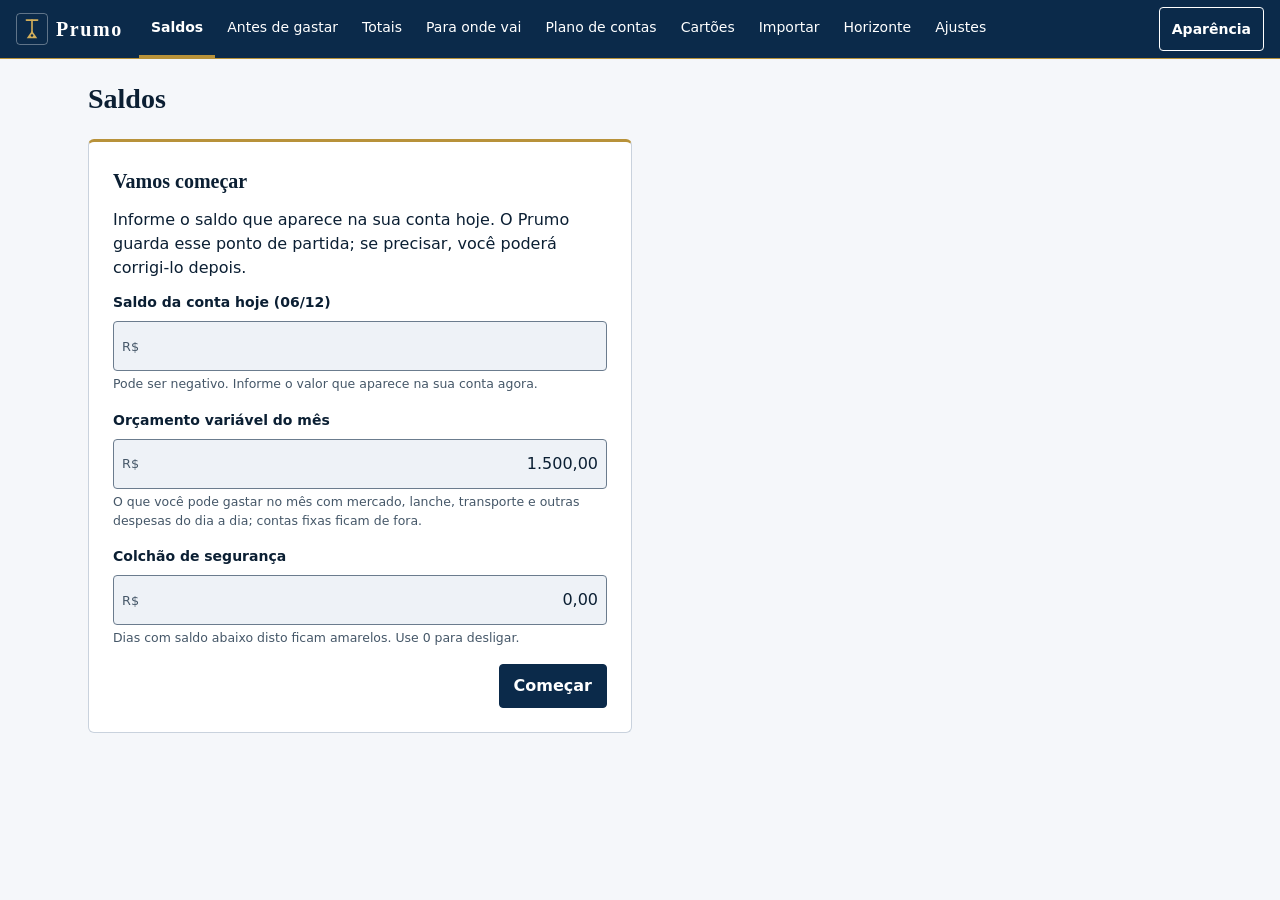
==== index.html @ d73c63d2 "Build 9899306" ====
<!doctype html>
<html lang="pt-BR">
  <head>
    <meta charset="UTF-8" />
    <script src="./tema-inicial.js"></script>
    <link rel="icon" type="image/svg+xml" href="./icon-prumo.svg" />
    <link rel="manifest" href="./manifest.webmanifest" />
    <meta name="viewport" content="width=device-width, initial-scale=1.0, viewport-fit=cover" />
    <meta name="theme-color" content="#0B2A4A" media="(prefers-color-scheme: light)" />
    <meta name="theme-color" content="#0B2A4A" media="(prefers-color-scheme: dark)" />
    <meta name="mobile-web-app-capable" content="yes" />
    <meta name="apple-mobile-web-app-title" content="Prumo" />
    <title>Prumo</title>
    <meta name="description" content="Controle financeiro com saldo projetado dia a dia e simulador de liberdade financeira." />
    <meta name="robots" content="noindex" />
    <script type="module" crossorigin src="./assets/index-_hQMn_sx.js"></script>
    <link rel="modulepreload" crossorigin href="./assets/jsx-runtime-G0LVwMXR.js">
    <link rel="modulepreload" crossorigin href="./assets/useControle-BZJQ-tud.js">
    <link rel="stylesheet" crossorigin href="./assets/index-DcgL6WhF.css">
  </head>
  <body>
    <div id="root"></div>
  </body>
</html>
---- assets/index-DcgL6WhF.css ----
:root{--lightningcss-light:initial;--lightningcss-dark: ;color-scheme:light;--bg:#f5f7fa;--surface:#fff;--surface-2:#eef2f7;--texto:#0b1f33;--muted:#455768;--borda:#c9d2dd;--borda-forte:#6b7c8e;--primaria:#0b2a4a;--on-primaria:#fff;--barra:#0b2a4a;--on-barra:#fff;--acento:#b8923a;--foco:#1a56db;--positivo:#0d6b3b;--negativo:#a31621;--atencao:#7a4b00;--info:#1b4f8a;--raio:.375rem;--raio-pequeno:.25rem;--espaco-1:.25rem;--espaco-2:.5rem;--espaco-3:.75rem;--espaco-4:1rem;--espaco-5:1.5rem;--espaco-6:2rem;--espaco-7:3rem;--fonte-xs:.75rem;--fonte-sm:.875rem;--fonte-base:1rem;--fonte-lg:1.125rem;--fonte-xl:1.25rem;--fonte-2xl:1.75rem;--fonte-texto:system-ui, -apple-system, BlinkMacSystemFont, "Segoe UI", sans-serif;--fonte-titulo:Georgia, "Times New Roman", serif;--surface2:var(--surface-2);--bg-grad:none;--hover:color-mix(in srgb, var(--texto) 7%, transparent);--c-base:var(--primaria);--on-base:var(--on-primaria);--c-pess:var(--negativo);--c-otim:var(--info);--c-sol:var(--atencao);--c-barco:var(--info);--c-aporte:var(--positivo);--ok:var(--positivo);--alerta:var(--negativo);--alerta-bg:color-mix(in srgb, var(--negativo) 10%, transparent);--sombra:none;--mov-entrada:var(--positivo);--mov-saida:var(--negativo);--mov-diario:var(--atencao);--mov-economia:var(--info)}@media (prefers-color-scheme:dark){:root:not([data-theme]){--lightningcss-light: ;--lightningcss-dark:initial;color-scheme:dark;--bg:#08121f;--surface:#0f1e30;--surface-2:#152840;--texto:#eaf0f7;--muted:#aebccb;--borda:#243a52;--borda-forte:#7c93ab;--primaria:#cfe0f5;--on-primaria:#08121f;--acento:#d2ae5a;--foco:#9cc2ff;--positivo:#5fd39a;--negativo:#ff8c93;--atencao:#f2c14e;--info:#8fbcef}}:root[data-theme=escuro]{--lightningcss-light: ;--lightningcss-dark:initial;color-scheme:dark;--bg:#08121f;--surface:#0f1e30;--surface-2:#152840;--texto:#eaf0f7;--muted:#aebccb;--borda:#243a52;--borda-forte:#7c93ab;--primaria:#cfe0f5;--on-primaria:#08121f;--acento:#d2ae5a;--foco:#9cc2ff;--positivo:#5fd39a;--negativo:#ff8c93;--atencao:#f2c14e;--info:#8fbcef}:root[data-theme=claro]{--lightningcss-light:initial;--lightningcss-dark: ;color-scheme:light}:root[data-texto="112.5"]{font-size:112.5%}:root[data-texto="125"]{font-size:125%}@media (prefers-contrast:more){:root,:root[data-theme=claro],:root[data-theme=escuro],:root:not([data-theme]){--muted:var(--texto);--borda:var(--texto);--borda-forte:var(--texto);--foco:var(--texto)}}*{box-sizing:border-box}html{-webkit-text-size-adjust:100%;scroll-behavior:smooth}body{background:var(--bg);min-height:100vh;color:var(--texto);font-family:var(--fonte-texto);font-size:var(--fonte-base);font-variant-numeric:tabular-nums;margin:0;line-height:1.5}h1,h2,h3,p{margin:0}h1,h2,h3{font-family:var(--fonte-titulo);font-weight:600}h1{font-size:var(--fonte-2xl)}h2{font-size:var(--fonte-xl)}th,.kpi-rotulo,.tile-rotulo,.total-rotulo{font-size:var(--fonte-xs);letter-spacing:.06em;text-transform:uppercase}button{font:inherit;color:inherit}input,select,textarea{max-width:100%}button,a,input,select,textarea,summary,label{touch-action:manipulation}:focus-visible{outline:3px solid var(--foco);outline-offset:2px}@media (prefers-reduced-motion:reduce){html{scroll-behavior:auto}*,:before,:after{scroll-behavior:auto!important;transition:none!important;animation:none!important}}@media (forced-colors:active){button,input,select,textarea,summary,dialog,[role=button]{forced-color-adjust:auto;border-color:canvastext}:focus-visible{outline:3px solid highlight}}.app{max-width:1400px;padding:clamp(var(--espaco-3), 2vw, var(--espaco-5)) clamp(var(--espaco-3), 2vw, var(--espaco-5)) var(--espaco-7);margin:0 auto}.pular-conteudo{top:var(--espaco-2);left:var(--espaco-2);z-index:30;background:var(--primaria);color:var(--on-primaria);border-radius:var(--raio-pequeno);border:1px solid;align-items:center;min-height:2.75rem;padding:.625rem .875rem;font-weight:700;display:flex;position:fixed;transform:translateY(-160%)}.pular-conteudo:focus-visible{transform:translateY(0)}.topo{gap:var(--espaco-4);margin-bottom:var(--espaco-4);padding-bottom:var(--espaco-4);border-bottom:1px solid var(--borda);flex-wrap:wrap;justify-content:space-between;align-items:center;display:flex}.marca{align-items:center;gap:12px;display:flex}.marca h1{letter-spacing:-.02em;font-size:1.7rem;line-height:1.1}.marca p{color:var(--muted);font-size:.95rem}.acoes{flex-wrap:wrap;gap:8px;display:flex}.btn{border:1px solid var(--borda-forte);border-radius:var(--raio-pequeno);cursor:pointer;background:0 0;justify-content:center;align-items:center;gap:.4375rem;min-height:2.75rem;padding:.5rem .875rem;transition:background .15s,border-color .15s;display:inline-flex}.btn:active{filter:brightness(.94)}.btn:hover{background:var(--surface-2);border-color:var(--borda-forte)}.btn.primario{background:var(--primaria);border-color:var(--primaria);color:var(--on-primaria);font-weight:600}.btn.primario:hover{filter:brightness(1.08)}.aviso-exemplo{background:var(--surface);border:1px dashed var(--borda);border-radius:var(--raio-pequeno);color:var(--muted);margin-bottom:16px;padding:10px 14px;font-size:.92rem}.aviso-sistema,.aviso-offline,.estado-calculo,.erro-calculo{border:1px solid var(--borda);border-radius:var(--raio-pequeno);justify-content:space-between;align-items:center;gap:12px;margin-bottom:14px;padding:10px 14px;display:flex}.aviso-sistema,.erro-calculo{background:var(--alerta-bg);border-color:var(--alerta)}.aviso-offline{background:var(--surface);border-color:var(--c-barco);color:var(--muted);justify-content:flex-start}.aviso-offline .icone-svg,.aviso-offline strong{color:var(--c-barco)}.estado-calculo{background:var(--surface);color:var(--muted);justify-content:flex-start;margin-bottom:0;font-size:.88rem}.spinner{border:2px solid var(--borda);border-top-color:var(--c-base);border-radius:50%;flex:none;width:18px;height:18px;animation:.8s linear infinite girar}@keyframes girar{to{transform:rotate(360deg)}}.aviso-exemplo strong{color:var(--c-sol)}.layout{grid-template-columns:340px minmax(0,1fr);align-items:start;gap:20px;display:grid}.resultados{flex-direction:column;gap:18px;min-width:0;scroll-margin-top:12px;display:flex}.painel{background:var(--surface);border:1px solid var(--borda);border-radius:var(--raio);max-height:calc(100vh - 24px);box-shadow:none;scrollbar-width:thin;padding:6px 14px 14px;scroll-margin-top:12px;position:sticky;top:12px;overflow-y:auto}.voltar-resultados{display:none}.modo-painel{border-bottom:1px solid var(--borda);flex-direction:column;gap:7px;padding:10px 0 12px;display:flex}.modo-painel-rotulo{color:var(--muted);letter-spacing:.04em;text-transform:uppercase;font-size:.78rem;font-weight:650}.modo-painel .seg{width:100%}.modo-painel .seg button{flex:1}.modo-painel p,.resumo-premissas-avancadas p{color:var(--muted);font-size:.78rem}.resumo-premissas-avancadas{border-bottom:1px solid var(--borda);align-items:flex-start;gap:9px;margin:8px 0;padding:10px 0;display:flex}.resumo-premissas-avancadas strong{color:var(--texto)}.secao{border-bottom:1px solid var(--borda);padding:4px 0}.secao:last-child{border-bottom:0}.secao summary{cursor:pointer;align-items:center;gap:8px;min-height:44px;padding:10px 0;font-weight:650;list-style:none;display:flex}.icone,.icone-svg{flex:none}.secao summary::-webkit-details-marker{display:none}.secao summary:after{content:"▾";color:var(--muted);margin-left:auto;transition:transform .15s}.secao:not([open]) summary:after{transform:rotate(-90deg)}.secao-corpo{flex-direction:column;gap:14px;padding:2px 0 14px;display:flex}.campo-topo{align-items:stretch;gap:var(--espaco-2);display:grid}.campo label{color:var(--texto);font-size:var(--fonte-sm);font-weight:600}.campo-entrada{background:var(--surface-2);border:1px solid var(--borda-forte);border-radius:var(--raio-pequeno);align-items:center;gap:4px;width:100%;padding:2px 8px;display:flex}.campo-entrada:focus-within{border-color:var(--foco)}.campo-entrada input{width:100%;min-width:0;color:var(--texto);font:inherit;text-align:right;background:0 0;border:0;min-height:44px;padding:8px 0}.campo-entrada input:focus{outline:none}.afixo{color:var(--muted);white-space:nowrap;font-size:.8rem}.texto{background:var(--surface-2);border:1px solid var(--borda-forte);border-radius:var(--raio-pequeno);color:var(--texto);font:inherit;width:100%;min-height:44px;padding:6px 10px}.slider{width:100%;height:44px;accent-color:var(--c-base);margin:2px 0 0}.ajuda{color:var(--muted);margin-top:4px;font-size:.78rem}.erro-campo{color:var(--negativo);font-size:var(--fonte-xs);margin-top:4px}.campo-entrada:has(input[aria-invalid=true]){border-color:var(--negativo)}.destaque-num{background:var(--surface-2);border-left:3px solid var(--c-sol);border-radius:var(--raio-pequeno);padding:10px 12px;font-size:.92rem}.destaque-num strong{color:var(--c-sol);font-size:1.1rem}.destaque-num span{color:var(--muted);font-size:.8rem}.estrategia-nota{color:var(--muted);background:var(--surface-2);border:1px solid var(--borda);border-radius:var(--raio-pequeno);align-items:flex-start;gap:9px;padding:10px 12px;font-size:.8rem;line-height:1.5;display:flex}.estrategia-nota .icone-svg{color:var(--c-base);margin-top:1px}.reserva-status{border:1px solid var(--borda);border-radius:var(--raio-pequeno);background:var(--surface-2);gap:7px;padding:10px 12px;display:grid}.reserva-status>div:first-child{color:var(--muted);justify-content:space-between;align-items:baseline;gap:12px;font-size:.8rem;display:flex}.reserva-status strong{color:var(--texto);font-size:.95rem}.reserva-status p{color:var(--muted);font-size:.78rem}.cenario{border-left:3px solid var(--borda);flex-direction:column;gap:10px;padding-left:10px;display:flex}.cen-pessimista{border-color:var(--c-pess)}.cen-base{border-color:var(--c-base)}.cen-otimista{border-color:var(--c-otim)}.extra{background:var(--surface-2);border-radius:var(--raio-pequeno);flex-direction:column;gap:10px;padding:10px;display:flex}.fase-card{background:var(--surface-2);border:1px solid var(--borda);border-left:3px solid var(--c-base);border-radius:var(--raio-pequeno);flex-direction:column;gap:10px;padding:12px;display:flex}.fase-despesa{border-left-color:var(--c-pess)}.fase-resumo{justify-content:space-between;align-items:baseline;gap:8px;font-size:.82rem;display:flex}.fase-resumo span,.estado-vazio{color:var(--muted)}.estado-vazio{border:1px dashed var(--borda);border-radius:var(--raio-pequeno);padding:10px 12px;font-size:.84rem;line-height:1.5}.link-perigo{color:var(--alerta);cursor:pointer;background:0 0;border:0;align-self:flex-start;min-height:44px;padding:8px 0;font-size:.85rem;text-decoration:underline}.interruptor{cursor:pointer;align-items:center;gap:10px;min-height:44px;font-size:.9rem;display:flex}.interruptor input{opacity:0;position:absolute}.trilho{background:var(--borda);border-radius:999px;flex:none;width:38px;height:22px;transition:background .15s;position:relative}.trilho:after{content:"";background:var(--on-primaria);border-radius:50%;width:16px;height:16px;transition:transform .15s;position:absolute;top:3px;left:3px}.interruptor input:checked+.trilho{background:var(--c-base)}.interruptor input:checked+.trilho:after{transform:translate(16px)}.interruptor input:focus-visible+.trilho{outline:2px solid var(--c-base);outline-offset:2px}.seg{background:var(--surface-2);border:1px solid var(--borda);border-radius:var(--raio-pequeno);flex-wrap:wrap;gap:2px;padding:3px;display:inline-flex}.seg button{border-radius:var(--raio-pequeno);cursor:pointer;color:var(--muted);background:0 0;border:0;min-height:44px;padding:6px 12px;font-size:.86rem}.seg button.on{background:var(--c-base);color:var(--on-base);font-weight:600}.visao{flex-wrap:wrap;gap:10px;display:flex}.cartao{background:var(--surface);border:1px solid var(--borda);border-top:3px solid var(--acento);border-radius:var(--raio);box-shadow:none;padding:16px}.diagnostico{border-top:4px solid var(--atencao);flex-direction:column;gap:18px;display:flex}.diagnostico.diag-saudavel{border-top-color:var(--ok)}.diagnostico.diag-critico{border-top-color:var(--alerta)}.diagnostico-topo{justify-content:space-between;align-items:flex-start;gap:18px;display:flex}.diagnostico-topo>div{flex-direction:column;gap:5px;display:flex}.diagnostico-topo h2{letter-spacing:-.02em;font-size:clamp(1.25rem,2.5vw,1.65rem)}.diagnostico-topo p:not(.sobretitulo),.recomendacoes-cabecalho p,.comparacao-corpo>p{color:var(--muted);font-size:.86rem}.sobretitulo{color:var(--c-base);letter-spacing:.06em;text-transform:uppercase;align-items:center;gap:7px;font-size:.78rem;font-weight:700;display:flex}.selo-diagnostico{color:var(--atencao);border:1px solid;border-radius:999px;flex:none;padding:6px 10px;font-size:.78rem;font-weight:700}.diagnostico-calculando{color:var(--muted);align-items:center;gap:8px;display:flex}.detalhes-sob-demanda{min-height:120px}.diag-saudavel .selo-diagnostico{color:var(--ok)}.diag-critico .selo-diagnostico{color:var(--alerta)}.checklist-plano{grid-template-columns:repeat(2,minmax(0,1fr));gap:8px 16px;margin:0;padding:0;list-style:none;display:grid}.checklist-plano li{color:var(--muted);align-items:flex-start;gap:8px;font-size:.86rem;display:flex}.checklist-plano li.ok .icone-svg{color:var(--ok)}.checklist-plano li.falha .icone-svg{color:var(--alerta)}.recomendacoes{border-top:1px solid var(--borda);flex-direction:column;gap:12px;padding-top:16px;display:flex}.recomendacoes-cabecalho{justify-content:space-between;align-items:baseline;gap:16px;display:flex}.recomendacoes-cabecalho h3{font-size:1rem}.recomendacoes-grade{grid-template-columns:repeat(auto-fit,minmax(220px,1fr));gap:10px;display:grid}.recomendacao{background:var(--surface-2);border:1px solid var(--borda);border-radius:var(--raio-pequeno);flex-direction:column;align-items:flex-start;gap:8px;min-width:0;padding:13px;display:flex}.recomendacao-tipo{color:var(--muted);letter-spacing:.04em;text-transform:uppercase;font-size:.75rem;font-weight:650}.recomendacao>strong{font-size:1.1rem}.recomendacao p{color:var(--muted);flex:1;font-size:.8rem}.recomendacao .btn{width:100%;font-size:.82rem}.recomendacao-acoes{flex-direction:column;gap:8px;width:100%;display:flex}.comparacao{border-top:1px solid var(--borda);padding-top:6px}.comparacao summary{cursor:pointer;align-items:center;gap:8px;min-height:44px;font-weight:650;display:flex}.comparacao-corpo{flex-direction:column;gap:12px;padding-top:4px;display:flex}.comparacao-acoes{flex-wrap:wrap;gap:8px;display:flex}.comparacao-tabela{border:1px solid var(--borda);border-radius:var(--raio-pequeno);flex-direction:column;display:flex;overflow:hidden}.comparacao-linha{border-top:1px solid var(--borda);grid-template-columns:minmax(150px,1.3fr) repeat(2,minmax(110px,.8fr));gap:10px;padding:9px 11px;font-size:.82rem;display:grid}.comparacao-linha:first-child{border-top:0}.comparacao-linha.cabecalho{color:var(--muted);background:var(--surface-2);font-size:.75rem;font-weight:650}.comparacao-linha strong{text-align:right}.kpis{grid-template-columns:repeat(auto-fit,minmax(220px,1fr));gap:12px;display:grid}.kpi{background:var(--surface);border:1px solid var(--borda);border-top:3px solid var(--acento);border-radius:var(--raio);box-shadow:none;flex-direction:column;gap:4px;padding:14px 16px;display:flex}.kpi-rotulo{color:var(--muted);align-items:center;gap:6px;font-size:.82rem;display:flex}.kpi-valor{letter-spacing:-.02em;font-size:1.55rem;line-height:1.15}.kpi-sub{color:var(--muted);font-size:.78rem}.kpi.ok .kpi-valor{color:var(--ok)}.kpi.atencao .kpi-valor{color:var(--atencao)}.kpi.alerta .kpi-valor{color:var(--alerta)}.marcos-secao{gap:var(--espaco-4);display:grid}.marcos-cabecalho{justify-content:space-between;align-items:flex-start;gap:var(--espaco-4);display:flex}.marcos-cabecalho>div{gap:var(--espaco-1);display:grid}.marcos-cabecalho p,.marcos-vazio,.editor-marcos-ajuda,.editor-marcos-vazio{color:var(--muted);font-size:var(--fonte-sm)}.marcos-grade{gap:var(--espaco-3);grid-template-columns:repeat(auto-fit,minmax(240px,1fr));display:grid}.marco-cartao{min-width:0;padding:var(--espaco-4);background:var(--surface-2);border:1px solid var(--borda);border-radius:var(--raio-pequeno)}.marco-cartao h3{margin-bottom:var(--espaco-3);font-size:var(--fonte-lg)}.marco-cartao ul{gap:var(--espaco-2);margin:0;padding:0;list-style:none;display:grid}.marco-cartao li{min-width:0;padding-left:var(--espaco-3);border-left:3px solid var(--borda-forte);gap:2px;display:grid}.marco-cartao li span{color:var(--muted);font-size:var(--fonte-xs);letter-spacing:.04em;text-transform:uppercase;font-weight:650}.marco-cartao li strong{overflow-wrap:anywhere;font-size:var(--fonte-sm)}.aviso-marcos{padding:var(--espaco-3);background:var(--atencao-bg);border:1px solid var(--atencao);border-radius:var(--raio-pequeno);font-size:var(--fonte-sm)}.editor-marcos-lista{gap:var(--espaco-3);display:grid}.editor-marco-linha{align-items:end;gap:var(--espaco-3);padding-bottom:var(--espaco-3);border-bottom:1px solid var(--borda);grid-template-columns:minmax(0,1fr) auto;display:grid}.editor-marco-campo{gap:var(--espaco-2);min-width:0;display:grid}.editor-marco-campo label{font-size:var(--fonte-sm);font-weight:600}.editor-marco-entrada{align-items:center;gap:var(--espaco-2);min-width:0;padding:0 var(--espaco-3);background:var(--surface-2);border:1px solid var(--borda-forte);border-radius:var(--raio-pequeno);display:flex}.editor-marco-entrada:focus-within{border-color:var(--foco)}.editor-marco-entrada:has(input[aria-invalid=true]){border-color:var(--negativo)}.editor-marco-entrada span{color:var(--muted);font-size:var(--fonte-sm)}.editor-marco-entrada input{width:100%;min-width:0;min-height:44px;padding:var(--espaco-2) 0;color:var(--texto);font:inherit;text-align:right;background:0 0;border:0}.editor-marco-entrada input:focus{outline:none}.editor-marcos-acoes{justify-content:flex-end;gap:var(--espaco-2);padding-top:var(--espaco-2);border-top:1px solid var(--borda);flex-wrap:wrap;display:flex}.editor-marcos .btn:disabled{cursor:not-allowed;opacity:.5}.metas{grid-template-columns:repeat(auto-fit,minmax(300px,1fr));gap:12px;display:grid}.meta{flex-direction:column;gap:8px;display:flex}.meta h3{align-items:center;gap:7px;font-size:1rem;display:flex}.meta-num{letter-spacing:-.02em;color:var(--c-sol);font-size:2rem;font-weight:700}.meta-legenda{color:var(--muted);font-size:.82rem}.destaque-probabilidade{background:var(--surface-2);border-radius:var(--raio-pequeno);padding:8px 10px}.destaque-probabilidade strong{color:var(--texto)}.barra{background:var(--surface-2);border-radius:999px;height:10px;overflow:hidden}.barra span{background:var(--primaria);border-radius:999px;height:100%;display:block}.chips{flex-wrap:wrap;gap:8px;margin:4px 0 0;padding:0;list-style:none;display:flex}.chip{border:1px solid var(--borda);border-radius:var(--raio-pequeno);color:var(--muted);border-left-width:4px;flex-direction:column;padding:6px 10px;font-size:.78rem;display:flex}.chip b{color:var(--texto);font-size:.88rem}.alerta-metas{background:var(--alerta-bg);border:1px solid var(--alerta);border-radius:var(--raio);grid-template-columns:minmax(220px,.7fr) minmax(280px,1.3fr);gap:16px;padding:14px 16px;display:grid}.alerta-metas h3{font-size:1rem}.alerta-metas p,.alerta-metas li{color:var(--muted);font-size:.84rem}.alerta-metas ul{margin:0;padding-left:20px}.alerta-metas strong{color:var(--texto)}.grafico header{margin-bottom:10px}.grafico h3{font-size:1.05rem}.grafico header p{color:var(--muted);margin-top:2px;font-size:.84rem}.alt-grande{height:380px}.alt-medio{height:320px}.alt-pequeno{height:230px}.carregando-wrap{position:relative}.carregando-detalhes{min-height:320px;color:var(--muted);background:var(--surface);border:1px solid var(--borda);border-radius:var(--raio);place-items:center;display:grid}.calculando{z-index:2;background:var(--surface-2);border:1px solid var(--borda);color:var(--muted);border-radius:999px;padding:2px 10px;font-size:.75rem;position:absolute;top:0;right:8px}.legenda{color:var(--muted);flex-wrap:wrap;gap:14px;margin:8px 0 0;padding:0;font-size:.82rem;list-style:none;display:flex}.legenda li{align-items:center;gap:6px;display:flex}.bolinha{border-radius:50%;flex:none;width:10px;height:10px;display:inline-block}.tip{background:var(--surface);border:1px solid var(--borda);border-radius:var(--raio-pequeno);box-shadow:none;flex-direction:column;gap:4px;min-width:190px;padding:10px 12px;font-size:.82rem;display:flex}.tip-linha{align-items:center;gap:6px;display:flex}.tip-linha b{margin-left:auto;padding-left:12px}.tip em{color:var(--muted);font-size:.72rem}.tabela summary{cursor:pointer;align-items:center;min-height:44px;font-weight:650;display:flex}.tabela-barra{flex-wrap:wrap;justify-content:space-between;align-items:center;gap:10px;margin:12px 0 4px;display:flex}.tabela-rolagem{border:1px solid var(--borda);border-radius:var(--raio-pequeno);max-height:420px;margin-top:8px;overflow:auto}table{border-collapse:collapse;font-variant-numeric:tabular-nums;width:100%;font-size:.84rem}th,td{text-align:right;white-space:nowrap;padding:7px 10px}th:first-child,td:first-child,th:nth-child(2),td:nth-child(2){text-align:left}thead th{background:var(--surface-2);color:var(--muted);font-weight:600;position:sticky;top:0}tbody tr:nth-child(2n){background:var(--hover)}tr.marca td{color:var(--c-sol);font-weight:650}.rodape{color:var(--muted);border-top:1px solid var(--borda);flex-direction:column;gap:6px;margin-top:28px;padding-top:16px;font-size:.8rem;display:flex}.selo-validacao-textos{width:fit-content;max-width:100%;color:var(--texto);background:var(--surface-2);border-radius:var(--raio-pequeno);font-size:var(--fonte-sm);overflow-wrap:anywhere;border:1px solid;padding:4px 8px;font-weight:650;line-height:1.4;display:inline-flex}.linha-icone{align-items:center;gap:6px;display:flex}.sr-only{clip:rect(0, 0, 0, 0)!important;white-space:nowrap!important;border:0!important;width:1px!important;height:1px!important;margin:-1px!important;padding:0!important;position:absolute!important;overflow:hidden!important}@media (width<=960px){.layout{grid-template-columns:1fr}.painel{max-height:none;position:static}.voltar-resultados{z-index:20;box-shadow:none;justify-content:center;margin:2px 0 6px;text-decoration:none;display:flex;position:sticky;top:8px}.alt-grande{height:320px}}@media (width<=520px){.app{padding:14px 12px 40px}.kpi-valor{font-size:1.35rem}.kpis,.metas,.marcos-grade{grid-template-columns:minmax(0,1fr)}.marcos-cabecalho{flex-direction:column}.marcos-cabecalho .btn{width:100%}.editor-marco-linha{grid-template-columns:minmax(0,1fr)}.editor-marco-linha>.btn{width:100%}.alerta-metas{grid-template-columns:1fr}.diagnostico-topo,.recomendacoes-cabecalho{flex-direction:column;align-items:flex-start}.checklist-plano{grid-template-columns:1fr}.comparacao-tabela{overflow-x:auto}.comparacao-linha{min-width:480px}.campo-topo{flex-wrap:wrap;align-items:flex-start}.campo-entrada,.texto{margin-left:auto}.fase-resumo{flex-direction:column;align-items:flex-start}.campo-entrada input,.texto{font-size:1rem}.aviso-sistema,.erro-calculo{flex-direction:column;align-items:stretch}.alt-grande,.alt-medio{height:280px}}@media (prefers-reduced-motion:reduce){html{scroll-behavior:auto}*{transition:none!important;animation:none!important}}.escala{color:var(--muted);cursor:pointer;accent-color:var(--c-base);align-items:center;gap:6px;min-height:44px;margin-bottom:6px;font-size:.8rem;display:inline-flex}.ir-premissas{display:none}@media (width<=960px){.resultados{order:-1}.ir-premissas{display:inline-flex}}:root{--altura-menu:3.625rem}.prumo-shell{min-width:0;min-height:100vh}.barra-superior{z-index:20;color:var(--on-barra);background:var(--barra);border-bottom:1px solid var(--acento);padding-top:env(safe-area-inset-top,0px);position:sticky;top:0}.barra-superior-interno{width:100%;max-width:90rem;min-height:var(--altura-menu);padding:0 var(--espaco-4);grid-template-columns:auto minmax(0,1fr) auto;align-items:stretch;margin:0 auto;display:grid}.menu-marca{align-self:center;align-items:center;gap:var(--espaco-2);min-height:2.75rem;color:inherit;font-family:var(--fonte-titulo);font-size:var(--fonte-xl);letter-spacing:.08em;font-weight:600;text-decoration:none;display:inline-flex}.menu-marca img{border:1px solid color-mix(in srgb, var(--on-barra) 35%, transparent);border-radius:var(--raio-pequeno);width:2rem;height:2rem}.menu-principal{min-width:0;margin:0 var(--espaco-4);scrollbar-width:thin;overflow-x:auto}.menu-lista{width:max-content;height:100%;margin:0;padding:0;list-style:none;display:flex}.menu-lista li{display:flex}.menu-lista a{min-height:2.75rem;padding:0 var(--espaco-3);color:inherit;font-size:var(--fonte-sm);white-space:nowrap;border-bottom:.1875rem solid #0000;align-items:center;text-decoration:none;display:flex}.menu-lista a:hover{background:color-mix(in srgb, var(--on-barra) 10%, transparent)}.menu-lista a[aria-current=page]{border-bottom-color:var(--acento);font-weight:700}.barra-superior :focus-visible{outline-color:var(--on-barra)}.botao-aparencia,.aparencia-fechar{min-height:2.75rem;padding:var(--espaco-2) var(--espaco-3);color:inherit;border-radius:var(--raio-pequeno);cursor:pointer;font:inherit;font-size:var(--fonte-sm);background:0 0;border:1px solid;align-self:center;font-weight:650}.botao-aparencia:hover{background:color-mix(in srgb, var(--on-barra) 10%, transparent)}.conteudo-principal{min-width:0;scroll-margin-top:calc(var(--altura-menu) + var(--espaco-2));padding-bottom:env(safe-area-inset-bottom,0px)}.pagina-simples{gap:var(--espaco-3);max-width:40rem;padding:var(--espaco-6) var(--espaco-4);margin:0 auto;display:grid}.pagina-simples a{color:var(--info)}.pagina-simples-aviso{color:var(--muted)}.painel-aparencia{width:min(30rem,100vw - 2rem);max-height:calc(100vh - 2rem);color:var(--texto);background:var(--surface);border:1px solid var(--borda-forte);border-radius:var(--raio);padding:0}.painel-aparencia::backdrop{background:color-mix(in srgb, var(--barra) 65%, transparent)}.painel-aparencia form,.painel-aparencia fieldset{gap:var(--espaco-4);display:grid}.painel-aparencia form{padding:var(--espaco-5)}.painel-aparencia header{justify-content:space-between;align-items:flex-start;gap:var(--espaco-4);padding-bottom:var(--espaco-4);border-bottom:1px solid var(--borda);display:flex}.painel-aparencia header>div{gap:var(--espaco-1);display:grid}.painel-aparencia header p{color:var(--muted);font-size:var(--fonte-sm)}.aparencia-fechar{color:var(--texto);border-color:var(--borda-forte);flex:none}.painel-aparencia fieldset{border:0;min-width:0;margin:0;padding:0}.painel-aparencia legend{margin-bottom:var(--espaco-2);color:var(--muted);font-size:var(--fonte-xs);letter-spacing:.06em;text-transform:uppercase;font-weight:700}.opcoes-tema,.opcoes-texto{gap:var(--espaco-2);grid-template-columns:repeat(3,minmax(0,1fr));display:grid}.opcoes-tema label{min-height:2.75rem;padding:var(--espaco-2);border:1px solid var(--borda-forte);border-radius:var(--raio-pequeno);cursor:pointer;font-size:var(--fonte-sm);text-align:center;justify-content:center;align-items:center;display:flex;position:relative}.opcoes-tema label:has(input:checked){color:var(--on-primaria);background:var(--primaria);border-color:var(--primaria)}.opcoes-tema input{opacity:0;width:1px;height:1px;position:absolute}.opcoes-tema label:has(input:focus-visible){outline:3px solid var(--foco);outline-offset:2px}.opcoes-texto button{min-height:3.5rem;padding:var(--espaco-2);color:var(--texto);background:var(--surface-2);border:1px solid var(--borda-forte);border-radius:var(--raio-pequeno);cursor:pointer;font:inherit;place-items:center;display:grid}.opcoes-texto button[aria-pressed=true]{color:var(--on-primaria);background:var(--primaria);border-color:var(--primaria)}.opcoes-texto strong{font-size:var(--fonte-lg)}.opcoes-texto span{font-size:var(--fonte-xs)}@media (width<=43.75rem){:root{--altura-menu:6.625rem}.barra-superior-interno{padding:0 var(--espaco-3);grid-template-columns:minmax(0,1fr) auto}.menu-principal{grid-area:2/1/auto/-1;margin:0}.menu-lista a{padding-inline:var(--espaco-2)}}@media (width<=25rem){.painel-aparencia form{padding:var(--espaco-4)}.opcoes-tema{grid-template-columns:1fr}}@media (forced-colors:active){.barra-superior,.menu-lista a[aria-current=page],.menu-marca img{border-color:highlight}.opcoes-texto button[aria-pressed=true]{color:highlighttext;background:highlight}.opcoes-tema label:has(input:checked){color:highlighttext;background:highlight}}.dialogo{width:min(520px,100vw - 24px);max-height:calc(100dvh - 24px - env(safe-area-inset-top,0px) - env(safe-area-inset-bottom,0px));background:var(--surface);color:var(--texto);border:1px solid var(--borda-forte);border-radius:var(--raio);box-shadow:none;margin-top:calc(12px + env(safe-area-inset-top,0px));margin-bottom:calc(12px + env(safe-area-inset-bottom,0px));padding:0;overflow:auto}.dialogo::backdrop{background:color-mix(in srgb, var(--barra) 65%, transparent)}.dialogo-corpo{gap:0;display:grid}.dialogo-topo{justify-content:space-between;align-items:center;gap:var(--espaco-3);padding:var(--espaco-4) var(--espaco-5);border-bottom:1px solid var(--borda);display:flex}.dialogo-topo h2{font-size:var(--fonte-xl)}.dialogo-conteudo{gap:var(--espaco-4);min-width:0;padding:var(--espaco-5);display:grid}@media (width<=640px){.dialogo-topo,.dialogo-conteudo{padding:var(--espaco-4)}}
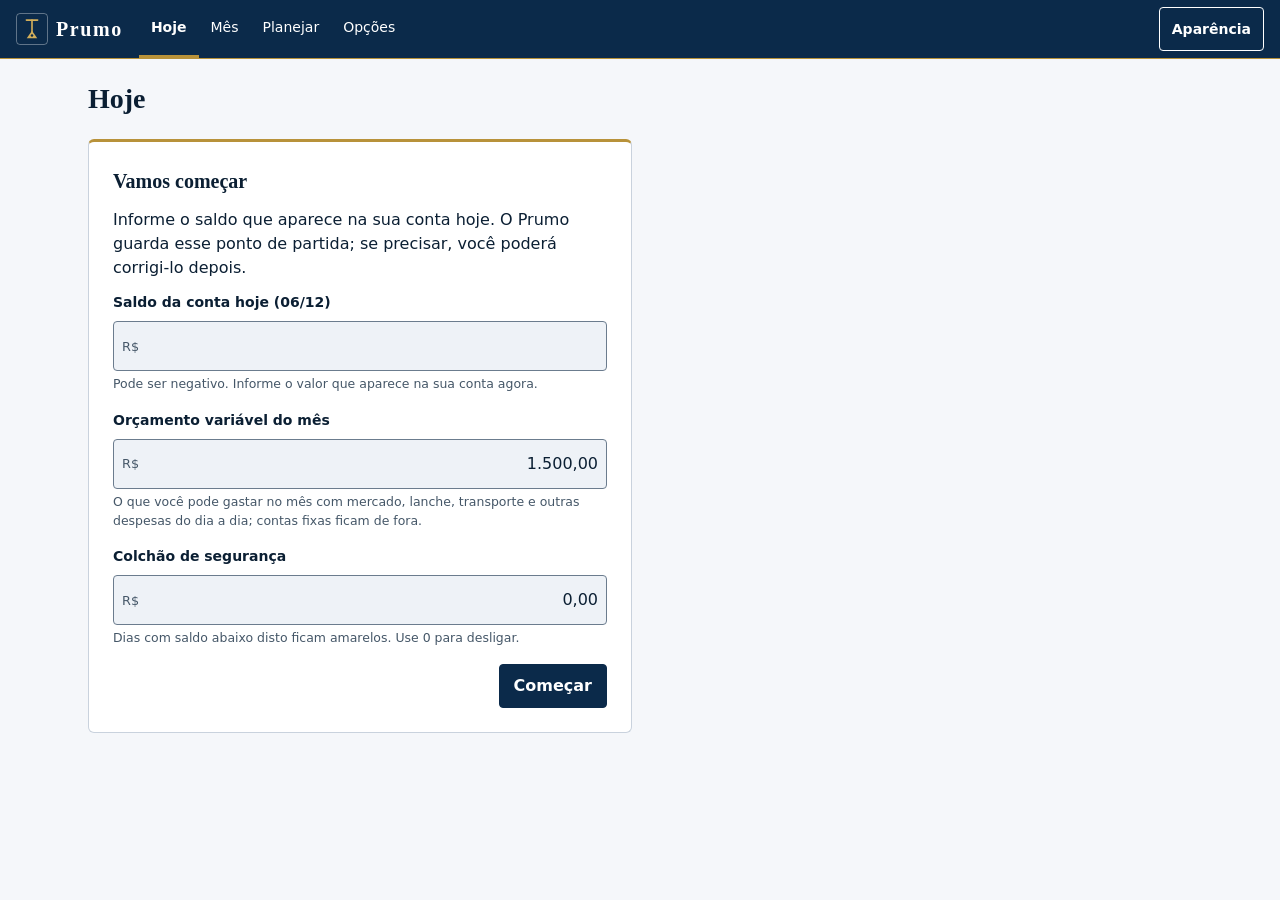
==== commit 3676c37e: "Build 58cca4a" ====
--- a/index.html
+++ b/index.html
@@ -13,10 +13,10 @@
     <title>Prumo</title>
     <meta name="description" content="Controle financeiro com saldo projetado dia a dia e simulador de liberdade financeira." />
     <meta name="robots" content="noindex" />
-    <script type="module" crossorigin src="./assets/index-_hQMn_sx.js"></script>
+    <script type="module" crossorigin src="./assets/index-3FncJGZA.js"></script>
     <link rel="modulepreload" crossorigin href="./assets/jsx-runtime-G0LVwMXR.js">
     <link rel="modulepreload" crossorigin href="./assets/useControle-BZJQ-tud.js">
-    <link rel="stylesheet" crossorigin href="./assets/index-DcgL6WhF.css">
+    <link rel="stylesheet" crossorigin href="./assets/index-BRaQBuHr.css">
   </head>
   <body>
     <div id="root"></div>
--- a/assets/index-BRaQBuHr.css
+++ b/assets/index-BRaQBuHr.css
@@ -0,0 +1 @@
+:root{--lightningcss-light:initial;--lightningcss-dark: ;color-scheme:light;--bg:#f5f7fa;--surface:#fff;--surface-2:#eef2f7;--texto:#0b1f33;--muted:#455768;--borda:#c9d2dd;--borda-forte:#6b7c8e;--primaria:#0b2a4a;--on-primaria:#fff;--barra:#0b2a4a;--on-barra:#fff;--acento:#b8923a;--foco:#1a56db;--positivo:#0d6b3b;--negativo:#a31621;--atencao:#7a4b00;--info:#1b4f8a;--raio:.375rem;--raio-pequeno:.25rem;--espaco-1:.25rem;--espaco-2:.5rem;--espaco-3:.75rem;--espaco-4:1rem;--espaco-5:1.5rem;--espaco-6:2rem;--espaco-7:3rem;--fonte-xs:.75rem;--fonte-sm:.875rem;--fonte-base:1rem;--fonte-lg:1.125rem;--fonte-xl:1.25rem;--fonte-2xl:1.75rem;--fonte-texto:system-ui, -apple-system, BlinkMacSystemFont, "Segoe UI", sans-serif;--fonte-titulo:Georgia, "Times New Roman", serif;--surface2:var(--surface-2);--bg-grad:none;--hover:color-mix(in srgb, var(--texto) 7%, transparent);--c-base:var(--primaria);--on-base:var(--on-primaria);--c-pess:var(--negativo);--c-otim:var(--info);--c-sol:var(--atencao);--c-barco:var(--info);--c-aporte:var(--positivo);--ok:var(--positivo);--alerta:var(--negativo);--alerta-bg:color-mix(in srgb, var(--negativo) 10%, transparent);--sombra:none;--mov-entrada:var(--positivo);--mov-saida:var(--negativo);--mov-diario:var(--atencao);--mov-economia:var(--info)}@media (prefers-color-scheme:dark){:root:not([data-theme]){--lightningcss-light: ;--lightningcss-dark:initial;color-scheme:dark;--bg:#08121f;--surface:#0f1e30;--surface-2:#152840;--texto:#eaf0f7;--muted:#aebccb;--borda:#243a52;--borda-forte:#7c93ab;--primaria:#cfe0f5;--on-primaria:#08121f;--acento:#d2ae5a;--foco:#9cc2ff;--positivo:#5fd39a;--negativo:#ff8c93;--atencao:#f2c14e;--info:#8fbcef}}:root[data-theme=escuro]{--lightningcss-light: ;--lightningcss-dark:initial;color-scheme:dark;--bg:#08121f;--surface:#0f1e30;--surface-2:#152840;--texto:#eaf0f7;--muted:#aebccb;--borda:#243a52;--borda-forte:#7c93ab;--primaria:#cfe0f5;--on-primaria:#08121f;--acento:#d2ae5a;--foco:#9cc2ff;--positivo:#5fd39a;--negativo:#ff8c93;--atencao:#f2c14e;--info:#8fbcef}:root[data-theme=claro]{--lightningcss-light:initial;--lightningcss-dark: ;color-scheme:light}:root[data-texto="112.5"]{font-size:112.5%}:root[data-texto="125"]{font-size:125%}@media (prefers-contrast:more){:root,:root[data-theme=claro],:root[data-theme=escuro],:root:not([data-theme]){--muted:var(--texto);--borda:var(--texto);--borda-forte:var(--texto);--foco:var(--texto)}}*{box-sizing:border-box}html{-webkit-text-size-adjust:100%;scroll-behavior:smooth}body{background:var(--bg);min-height:100vh;color:var(--texto);font-family:var(--fonte-texto);font-size:var(--fonte-base);font-variant-numeric:tabular-nums;margin:0;line-height:1.5}h1,h2,h3,p{margin:0}h1,h2,h3{font-family:var(--fonte-titulo);font-weight:600}h1{font-size:var(--fonte-2xl)}h2{font-size:var(--fonte-xl)}th,.kpi-rotulo,.tile-rotulo,.total-rotulo{font-size:var(--fonte-xs);letter-spacing:.06em;text-transform:uppercase}button{font:inherit;color:inherit}input,select,textarea{max-width:100%}button,a,input,select,textarea,summary,label{touch-action:manipulation}:focus-visible{outline:3px solid var(--foco);outline-offset:2px}@media (prefers-reduced-motion:reduce){html{scroll-behavior:auto}*,:before,:after{scroll-behavior:auto!important;transition:none!important;animation:none!important}}@media (forced-colors:active){button,input,select,textarea,summary,dialog,[role=button]{forced-color-adjust:auto;border-color:canvastext}:focus-visible{outline:3px solid highlight}}.app{max-width:1400px;padding:clamp(var(--espaco-3), 2vw, var(--espaco-5)) clamp(var(--espaco-3), 2vw, var(--espaco-5)) var(--espaco-7);margin:0 auto}.pular-conteudo{top:var(--espaco-2);left:var(--espaco-2);z-index:30;background:var(--primaria);color:var(--on-primaria);border-radius:var(--raio-pequeno);border:1px solid;align-items:center;min-height:2.75rem;padding:.625rem .875rem;font-weight:700;display:flex;position:fixed;transform:translateY(-160%)}.pular-conteudo:focus-visible{transform:translateY(0)}.topo{gap:var(--espaco-4);margin-bottom:var(--espaco-4);padding-bottom:var(--espaco-4);border-bottom:1px solid var(--borda);flex-wrap:wrap;justify-content:space-between;align-items:center;display:flex}.marca{align-items:center;gap:12px;display:flex}.marca h1{letter-spacing:-.02em;font-size:1.7rem;line-height:1.1}.marca p{color:var(--muted);font-size:.95rem}.acoes{flex-wrap:wrap;gap:8px;display:flex}.btn{border:1px solid var(--borda-forte);border-radius:var(--raio-pequeno);cursor:pointer;background:0 0;justify-content:center;align-items:center;gap:.4375rem;min-height:2.75rem;padding:.5rem .875rem;transition:background .15s,border-color .15s;display:inline-flex}.btn:active{filter:brightness(.94)}.btn:hover{background:var(--surface-2);border-color:var(--borda-forte)}.btn.primario{background:var(--primaria);border-color:var(--primaria);color:var(--on-primaria);font-weight:600}.btn.primario:hover{filter:brightness(1.08)}.aviso-exemplo{background:var(--surface);border:1px dashed var(--borda);border-radius:var(--raio-pequeno);color:var(--muted);margin-bottom:16px;padding:10px 14px;font-size:.92rem}.aviso-sistema,.aviso-offline,.estado-calculo,.erro-calculo{border:1px solid var(--borda);border-radius:var(--raio-pequeno);justify-content:space-between;align-items:center;gap:12px;margin-bottom:14px;padding:10px 14px;display:flex}.aviso-sistema,.erro-calculo{background:var(--alerta-bg);border-color:var(--alerta)}.aviso-offline{background:var(--surface);border-color:var(--c-barco);color:var(--muted);justify-content:flex-start}.aviso-offline .icone-svg,.aviso-offline strong{color:var(--c-barco)}.estado-calculo{background:var(--surface);color:var(--muted);justify-content:flex-start;margin-bottom:0;font-size:.88rem}.spinner{border:2px solid var(--borda);border-top-color:var(--c-base);border-radius:50%;flex:none;width:18px;height:18px;animation:.8s linear infinite girar}@keyframes girar{to{transform:rotate(360deg)}}.aviso-exemplo strong{color:var(--c-sol)}.layout{grid-template-columns:340px minmax(0,1fr);align-items:start;gap:20px;display:grid}.resultados{flex-direction:column;gap:18px;min-width:0;scroll-margin-top:12px;display:flex}.painel{background:var(--surface);border:1px solid var(--borda);border-radius:var(--raio);max-height:calc(100vh - 24px);box-shadow:none;scrollbar-width:thin;padding:6px 14px 14px;scroll-margin-top:12px;position:sticky;top:12px;overflow-y:auto}.voltar-resultados{display:none}.modo-painel{border-bottom:1px solid var(--borda);flex-direction:column;gap:7px;padding:10px 0 12px;display:flex}.modo-painel-rotulo{color:var(--muted);letter-spacing:.04em;text-transform:uppercase;font-size:.78rem;font-weight:650}.modo-painel .seg{width:100%}.modo-painel .seg button{flex:1}.modo-painel p,.resumo-premissas-avancadas p{color:var(--muted);font-size:.78rem}.resumo-premissas-avancadas{border-bottom:1px solid var(--borda);align-items:flex-start;gap:9px;margin:8px 0;padding:10px 0;display:flex}.resumo-premissas-avancadas strong{color:var(--texto)}.secao{border-bottom:1px solid var(--borda);padding:4px 0}.secao:last-child{border-bottom:0}.secao summary{cursor:pointer;align-items:center;gap:8px;min-height:44px;padding:10px 0;font-weight:650;list-style:none;display:flex}.icone,.icone-svg{flex:none}.secao summary::-webkit-details-marker{display:none}.secao summary:after{content:"▾";color:var(--muted);margin-left:auto;transition:transform .15s}.secao:not([open]) summary:after{transform:rotate(-90deg)}.secao-corpo{flex-direction:column;gap:14px;padding:2px 0 14px;display:flex}.campo-topo{align-items:stretch;gap:var(--espaco-2);display:grid}.campo label{color:var(--texto);font-size:var(--fonte-sm);font-weight:600}.campo-entrada{background:var(--surface-2);border:1px solid var(--borda-forte);border-radius:var(--raio-pequeno);align-items:center;gap:4px;width:100%;padding:2px 8px;display:flex}.campo-entrada:focus-within{border-color:var(--foco)}.campo-entrada input{width:100%;min-width:0;color:var(--texto);font:inherit;text-align:right;background:0 0;border:0;min-height:44px;padding:8px 0}.campo-entrada input:focus{outline:none}.afixo{color:var(--muted);white-space:nowrap;font-size:.8rem}.texto{background:var(--surface-2);border:1px solid var(--borda-forte);border-radius:var(--raio-pequeno);color:var(--texto);font:inherit;width:100%;min-height:44px;padding:6px 10px}.slider{width:100%;height:44px;accent-color:var(--c-base);margin:2px 0 0}.ajuda{color:var(--muted);margin-top:4px;font-size:.78rem}.erro-campo{color:var(--negativo);font-size:var(--fonte-xs);margin-top:4px}.campo-entrada:has(input[aria-invalid=true]){border-color:var(--negativo)}.destaque-num{background:var(--surface-2);border-left:3px solid var(--c-sol);border-radius:var(--raio-pequeno);padding:10px 12px;font-size:.92rem}.destaque-num strong{color:var(--c-sol);font-size:1.1rem}.destaque-num span{color:var(--muted);font-size:.8rem}.estrategia-nota{color:var(--muted);background:var(--surface-2);border:1px solid var(--borda);border-radius:var(--raio-pequeno);align-items:flex-start;gap:9px;padding:10px 12px;font-size:.8rem;line-height:1.5;display:flex}.estrategia-nota .icone-svg{color:var(--c-base);margin-top:1px}.reserva-status{border:1px solid var(--borda);border-radius:var(--raio-pequeno);background:var(--surface-2);gap:7px;padding:10px 12px;display:grid}.reserva-status>div:first-child{color:var(--muted);justify-content:space-between;align-items:baseline;gap:12px;font-size:.8rem;display:flex}.reserva-status strong{color:var(--texto);font-size:.95rem}.reserva-status p{color:var(--muted);font-size:.78rem}.cenario{border-left:3px solid var(--borda);flex-direction:column;gap:10px;padding-left:10px;display:flex}.cen-pessimista{border-color:var(--c-pess)}.cen-base{border-color:var(--c-base)}.cen-otimista{border-color:var(--c-otim)}.extra{background:var(--surface-2);border-radius:var(--raio-pequeno);flex-direction:column;gap:10px;padding:10px;display:flex}.fase-card{background:var(--surface-2);border:1px solid var(--borda);border-left:3px solid var(--c-base);border-radius:var(--raio-pequeno);flex-direction:column;gap:10px;padding:12px;display:flex}.fase-despesa{border-left-color:var(--c-pess)}.fase-resumo{justify-content:space-between;align-items:baseline;gap:8px;font-size:.82rem;display:flex}.fase-resumo span,.estado-vazio{color:var(--muted)}.estado-vazio{border:1px dashed var(--borda);border-radius:var(--raio-pequeno);padding:10px 12px;font-size:.84rem;line-height:1.5}.link-perigo{color:var(--alerta);cursor:pointer;background:0 0;border:0;align-self:flex-start;min-height:44px;padding:8px 0;font-size:.85rem;text-decoration:underline}.interruptor{cursor:pointer;align-items:center;gap:10px;min-height:44px;font-size:.9rem;display:flex}.interruptor input{opacity:0;position:absolute}.trilho{background:var(--borda);border-radius:999px;flex:none;width:38px;height:22px;transition:background .15s;position:relative}.trilho:after{content:"";background:var(--on-primaria);border-radius:50%;width:16px;height:16px;transition:transform .15s;position:absolute;top:3px;left:3px}.interruptor input:checked+.trilho{background:var(--c-base)}.interruptor input:checked+.trilho:after{transform:translate(16px)}.interruptor input:focus-visible+.trilho{outline:2px solid var(--c-base);outline-offset:2px}.seg{background:var(--surface-2);border:1px solid var(--borda);border-radius:var(--raio-pequeno);flex-wrap:wrap;gap:2px;padding:3px;display:inline-flex}.seg button{border-radius:var(--raio-pequeno);cursor:pointer;color:var(--muted);background:0 0;border:0;min-height:44px;padding:6px 12px;font-size:.86rem}.seg button.on{background:var(--c-base);color:var(--on-base);font-weight:600}.visao{flex-wrap:wrap;gap:10px;display:flex}.cartao{background:var(--surface);border:1px solid var(--borda);border-top:3px solid var(--acento);border-radius:var(--raio);box-shadow:none;padding:16px}.diagnostico{border-top:4px solid var(--atencao);flex-direction:column;gap:18px;display:flex}.diagnostico.diag-saudavel{border-top-color:var(--ok)}.diagnostico.diag-critico{border-top-color:var(--alerta)}.diagnostico-topo{justify-content:space-between;align-items:flex-start;gap:18px;display:flex}.diagnostico-topo>div{flex-direction:column;gap:5px;display:flex}.diagnostico-topo h2{letter-spacing:-.02em;font-size:clamp(1.25rem,2.5vw,1.65rem)}.diagnostico-topo p:not(.sobretitulo),.recomendacoes-cabecalho p,.comparacao-corpo>p{color:var(--muted);font-size:.86rem}.sobretitulo{color:var(--c-base);letter-spacing:.06em;text-transform:uppercase;align-items:center;gap:7px;font-size:.78rem;font-weight:700;display:flex}.selo-diagnostico{color:var(--atencao);border:1px solid;border-radius:999px;flex:none;padding:6px 10px;font-size:.78rem;font-weight:700}.diagnostico-calculando{color:var(--muted);align-items:center;gap:8px;display:flex}.detalhes-sob-demanda{min-height:120px}.diag-saudavel .selo-diagnostico{color:var(--ok)}.diag-critico .selo-diagnostico{color:var(--alerta)}.checklist-plano{grid-template-columns:repeat(2,minmax(0,1fr));gap:8px 16px;margin:0;padding:0;list-style:none;display:grid}.checklist-plano li{color:var(--muted);align-items:flex-start;gap:8px;font-size:.86rem;display:flex}.checklist-plano li.ok .icone-svg{color:var(--ok)}.checklist-plano li.falha .icone-svg{color:var(--alerta)}.recomendacoes{border-top:1px solid var(--borda);flex-direction:column;gap:12px;padding-top:16px;display:flex}.recomendacoes-cabecalho{justify-content:space-between;align-items:baseline;gap:16px;display:flex}.recomendacoes-cabecalho h3{font-size:1rem}.recomendacoes-grade{grid-template-columns:repeat(auto-fit,minmax(220px,1fr));gap:10px;display:grid}.recomendacao{background:var(--surface-2);border:1px solid var(--borda);border-radius:var(--raio-pequeno);flex-direction:column;align-items:flex-start;gap:8px;min-width:0;padding:13px;display:flex}.recomendacao-tipo{color:var(--muted);letter-spacing:.04em;text-transform:uppercase;font-size:.75rem;font-weight:650}.recomendacao>strong{font-size:1.1rem}.recomendacao p{color:var(--muted);flex:1;font-size:.8rem}.recomendacao .btn{width:100%;font-size:.82rem}.recomendacao-acoes{flex-direction:column;gap:8px;width:100%;display:flex}.comparacao{border-top:1px solid var(--borda);padding-top:6px}.comparacao summary{cursor:pointer;align-items:center;gap:8px;min-height:44px;font-weight:650;display:flex}.comparacao-corpo{flex-direction:column;gap:12px;padding-top:4px;display:flex}.comparacao-acoes{flex-wrap:wrap;gap:8px;display:flex}.comparacao-tabela{border:1px solid var(--borda);border-radius:var(--raio-pequeno);flex-direction:column;display:flex;overflow:hidden}.comparacao-linha{border-top:1px solid var(--borda);grid-template-columns:minmax(150px,1.3fr) repeat(2,minmax(110px,.8fr));gap:10px;padding:9px 11px;font-size:.82rem;display:grid}.comparacao-linha:first-child{border-top:0}.comparacao-linha.cabecalho{color:var(--muted);background:var(--surface-2);font-size:.75rem;font-weight:650}.comparacao-linha strong{text-align:right}.kpis{grid-template-columns:repeat(auto-fit,minmax(220px,1fr));gap:12px;display:grid}.kpi{background:var(--surface);border:1px solid var(--borda);border-top:3px solid var(--acento);border-radius:var(--raio);box-shadow:none;flex-direction:column;gap:4px;padding:14px 16px;display:flex}.kpi-rotulo{color:var(--muted);align-items:center;gap:6px;font-size:.82rem;display:flex}.kpi-valor{letter-spacing:-.02em;font-size:1.55rem;line-height:1.15}.kpi-sub{color:var(--muted);font-size:.78rem}.kpi.ok .kpi-valor{color:var(--ok)}.kpi.atencao .kpi-valor{color:var(--atencao)}.kpi.alerta .kpi-valor{color:var(--alerta)}.marcos-secao{gap:var(--espaco-4);display:grid}.marcos-cabecalho{justify-content:space-between;align-items:flex-start;gap:var(--espaco-4);display:flex}.marcos-cabecalho>div{gap:var(--espaco-1);display:grid}.marcos-cabecalho p,.marcos-vazio,.editor-marcos-ajuda,.editor-marcos-vazio{color:var(--muted);font-size:var(--fonte-sm)}.marcos-grade{gap:var(--espaco-3);grid-template-columns:repeat(auto-fit,minmax(240px,1fr));display:grid}.marco-cartao{min-width:0;padding:var(--espaco-4);background:var(--surface-2);border:1px solid var(--borda);border-radius:var(--raio-pequeno)}.marco-cartao h3{margin-bottom:var(--espaco-3);font-size:var(--fonte-lg)}.marco-cartao ul{gap:var(--espaco-2);margin:0;padding:0;list-style:none;display:grid}.marco-cartao li{min-width:0;padding-left:var(--espaco-3);border-left:3px solid var(--borda-forte);gap:2px;display:grid}.marco-cartao li span{color:var(--muted);font-size:var(--fonte-xs);letter-spacing:.04em;text-transform:uppercase;font-weight:650}.marco-cartao li strong{overflow-wrap:anywhere;font-size:var(--fonte-sm)}.aviso-marcos{padding:var(--espaco-3);background:var(--atencao-bg);border:1px solid var(--atencao);border-radius:var(--raio-pequeno);font-size:var(--fonte-sm)}.editor-marcos-lista{gap:var(--espaco-3);display:grid}.editor-marco-linha{align-items:end;gap:var(--espaco-3);padding-bottom:var(--espaco-3);border-bottom:1px solid var(--borda);grid-template-columns:minmax(0,1fr) auto;display:grid}.editor-marco-campo{gap:var(--espaco-2);min-width:0;display:grid}.editor-marco-campo label{font-size:var(--fonte-sm);font-weight:600}.editor-marco-entrada{align-items:center;gap:var(--espaco-2);min-width:0;padding:0 var(--espaco-3);background:var(--surface-2);border:1px solid var(--borda-forte);border-radius:var(--raio-pequeno);display:flex}.editor-marco-entrada:focus-within{border-color:var(--foco)}.editor-marco-entrada:has(input[aria-invalid=true]){border-color:var(--negativo)}.editor-marco-entrada span{color:var(--muted);font-size:var(--fonte-sm)}.editor-marco-entrada input{width:100%;min-width:0;min-height:44px;padding:var(--espaco-2) 0;color:var(--texto);font:inherit;text-align:right;background:0 0;border:0}.editor-marco-entrada input:focus{outline:none}.editor-marcos-acoes{justify-content:flex-end;gap:var(--espaco-2);padding-top:var(--espaco-2);border-top:1px solid var(--borda);flex-wrap:wrap;display:flex}.editor-marcos .btn:disabled{cursor:not-allowed;opacity:.5}.metas{grid-template-columns:repeat(auto-fit,minmax(300px,1fr));gap:12px;display:grid}.meta{flex-direction:column;gap:8px;display:flex}.meta h3{align-items:center;gap:7px;font-size:1rem;display:flex}.meta-num{letter-spacing:-.02em;color:var(--c-sol);font-size:2rem;font-weight:700}.meta-legenda{color:var(--muted);font-size:.82rem}.destaque-probabilidade{background:var(--surface-2);border-radius:var(--raio-pequeno);padding:8px 10px}.destaque-probabilidade strong{color:var(--texto)}.barra{background:var(--surface-2);border-radius:999px;height:10px;overflow:hidden}.barra span{background:var(--primaria);border-radius:999px;height:100%;display:block}.chips{flex-wrap:wrap;gap:8px;margin:4px 0 0;padding:0;list-style:none;display:flex}.chip{border:1px solid var(--borda);border-radius:var(--raio-pequeno);color:var(--muted);border-left-width:4px;flex-direction:column;padding:6px 10px;font-size:.78rem;display:flex}.chip b{color:var(--texto);font-size:.88rem}.alerta-metas{background:var(--alerta-bg);border:1px solid var(--alerta);border-radius:var(--raio);grid-template-columns:minmax(220px,.7fr) minmax(280px,1.3fr);gap:16px;padding:14px 16px;display:grid}.alerta-metas h3{font-size:1rem}.alerta-metas p,.alerta-metas li{color:var(--muted);font-size:.84rem}.alerta-metas ul{margin:0;padding-left:20px}.alerta-metas strong{color:var(--texto)}.grafico header{margin-bottom:10px}.grafico h3{font-size:1.05rem}.grafico header p{color:var(--muted);margin-top:2px;font-size:.84rem}.alt-grande{height:380px}.alt-medio{height:320px}.alt-pequeno{height:230px}.carregando-wrap{position:relative}.carregando-detalhes{min-height:320px;color:var(--muted);background:var(--surface);border:1px solid var(--borda);border-radius:var(--raio);place-items:center;display:grid}.calculando{z-index:2;background:var(--surface-2);border:1px solid var(--borda);color:var(--muted);border-radius:999px;padding:2px 10px;font-size:.75rem;position:absolute;top:0;right:8px}.legenda{color:var(--muted);flex-wrap:wrap;gap:14px;margin:8px 0 0;padding:0;font-size:.82rem;list-style:none;display:flex}.legenda li{align-items:center;gap:6px;display:flex}.bolinha{border-radius:50%;flex:none;width:10px;height:10px;display:inline-block}.tip{background:var(--surface);border:1px solid var(--borda);border-radius:var(--raio-pequeno);box-shadow:none;flex-direction:column;gap:4px;min-width:190px;padding:10px 12px;font-size:.82rem;display:flex}.tip-linha{align-items:center;gap:6px;display:flex}.tip-linha b{margin-left:auto;padding-left:12px}.tip em{color:var(--muted);font-size:.72rem}.tabela summary{cursor:pointer;align-items:center;min-height:44px;font-weight:650;display:flex}.tabela-barra{flex-wrap:wrap;justify-content:space-between;align-items:center;gap:10px;margin:12px 0 4px;display:flex}.tabela-rolagem{border:1px solid var(--borda);border-radius:var(--raio-pequeno);max-height:420px;margin-top:8px;overflow:auto}table{border-collapse:collapse;font-variant-numeric:tabular-nums;width:100%;font-size:.84rem}th,td{text-align:right;white-space:nowrap;padding:7px 10px}th:first-child,td:first-child,th:nth-child(2),td:nth-child(2){text-align:left}thead th{background:var(--surface-2);color:var(--muted);font-weight:600;position:sticky;top:0}tbody tr:nth-child(2n){background:var(--hover)}tr.marca td{color:var(--c-sol);font-weight:650}.rodape{color:var(--muted);border-top:1px solid var(--borda);flex-direction:column;gap:6px;margin-top:28px;padding-top:16px;font-size:.8rem;display:flex}.selo-validacao-textos{width:fit-content;max-width:100%;color:var(--texto);background:var(--surface-2);border-radius:var(--raio-pequeno);font-size:var(--fonte-sm);overflow-wrap:anywhere;border:1px solid;padding:4px 8px;font-weight:650;line-height:1.4;display:inline-flex}.linha-icone{align-items:center;gap:6px;display:flex}.sr-only{clip:rect(0, 0, 0, 0)!important;white-space:nowrap!important;border:0!important;width:1px!important;height:1px!important;margin:-1px!important;padding:0!important;position:absolute!important;overflow:hidden!important}@media (width<=960px){.layout{grid-template-columns:1fr}.painel{max-height:none;position:static}.voltar-resultados{z-index:20;box-shadow:none;justify-content:center;margin:2px 0 6px;text-decoration:none;display:flex;position:sticky;top:8px}.alt-grande{height:320px}}@media (width<=520px){.app{padding:14px 12px 40px}.kpi-valor{font-size:1.35rem}.kpis,.metas,.marcos-grade{grid-template-columns:minmax(0,1fr)}.marcos-cabecalho{flex-direction:column}.marcos-cabecalho .btn{width:100%}.editor-marco-linha{grid-template-columns:minmax(0,1fr)}.editor-marco-linha>.btn{width:100%}.alerta-metas{grid-template-columns:1fr}.diagnostico-topo,.recomendacoes-cabecalho{flex-direction:column;align-items:flex-start}.checklist-plano{grid-template-columns:1fr}.comparacao-tabela{overflow-x:auto}.comparacao-linha{min-width:480px}.campo-topo{flex-wrap:wrap;align-items:flex-start}.campo-entrada,.texto{margin-left:auto}.fase-resumo{flex-direction:column;align-items:flex-start}.campo-entrada input,.texto{font-size:1rem}.aviso-sistema,.erro-calculo{flex-direction:column;align-items:stretch}.alt-grande,.alt-medio{height:280px}}@media (prefers-reduced-motion:reduce){html{scroll-behavior:auto}*{transition:none!important;animation:none!important}}.escala{color:var(--muted);cursor:pointer;accent-color:var(--c-base);align-items:center;gap:6px;min-height:44px;margin-bottom:6px;font-size:.8rem;display:inline-flex}.ir-premissas{display:none}@media (width<=960px){.resultados{order:-1}.ir-premissas{display:inline-flex}}:root{--altura-menu:3.625rem}.prumo-shell{min-width:0;min-height:100vh}.barra-superior{z-index:20;color:var(--on-barra);background:var(--barra);border-bottom:1px solid var(--acento);padding-top:env(safe-area-inset-top,0px);position:sticky;top:0}.barra-superior-interno{width:100%;max-width:90rem;min-height:var(--altura-menu);padding:0 var(--espaco-4);grid-template-columns:auto minmax(0,1fr) auto;align-items:stretch;margin:0 auto;display:grid}.menu-marca{align-self:center;align-items:center;gap:var(--espaco-2);min-height:2.75rem;color:inherit;font-family:var(--fonte-titulo);font-size:var(--fonte-xl);letter-spacing:.08em;font-weight:600;text-decoration:none;display:inline-flex}.menu-marca img{border:1px solid color-mix(in srgb, var(--on-barra) 35%, transparent);border-radius:var(--raio-pequeno);width:2rem;height:2rem}.menu-principal{min-width:0;margin:0 var(--espaco-4);scrollbar-width:thin;overflow-x:auto}.menu-lista{width:max-content;height:100%;margin:0;padding:0;list-style:none;display:flex}.menu-lista li{display:flex}.menu-lista a{min-height:2.75rem;padding:0 var(--espaco-3);color:inherit;font-size:var(--fonte-sm);white-space:nowrap;border-bottom:.1875rem solid #0000;align-items:center;text-decoration:none;display:flex}.menu-lista a:hover{background:color-mix(in srgb, var(--on-barra) 10%, transparent)}.menu-lista a[aria-current=page]{border-bottom-color:var(--acento);font-weight:700}.barra-superior :focus-visible{outline-color:var(--on-barra)}.botao-aparencia,.aparencia-fechar{min-height:2.75rem;padding:var(--espaco-2) var(--espaco-3);color:inherit;border-radius:var(--raio-pequeno);cursor:pointer;font:inherit;font-size:var(--fonte-sm);background:0 0;border:1px solid;align-self:center;font-weight:650}.botao-aparencia:hover{background:color-mix(in srgb, var(--on-barra) 10%, transparent)}.conteudo-principal{min-width:0;scroll-margin-top:calc(var(--altura-menu) + var(--espaco-2));padding-bottom:env(safe-area-inset-bottom,0px)}.pagina-simples{gap:var(--espaco-3);max-width:40rem;padding:var(--espaco-6) var(--espaco-4);margin:0 auto;display:grid}.pagina-simples a{color:var(--info)}.pagina-simples-aviso{color:var(--muted)}.painel-aparencia{width:min(30rem,100vw - 2rem);max-height:calc(100vh - 2rem);color:var(--texto);background:var(--surface);border:1px solid var(--borda-forte);border-radius:var(--raio);padding:0}.painel-aparencia::backdrop{background:color-mix(in srgb, var(--barra) 65%, transparent)}.painel-aparencia form,.painel-aparencia fieldset{gap:var(--espaco-4);display:grid}.painel-aparencia form{padding:var(--espaco-5)}.painel-aparencia header{justify-content:space-between;align-items:flex-start;gap:var(--espaco-4);padding-bottom:var(--espaco-4);border-bottom:1px solid var(--borda);display:flex}.painel-aparencia header>div{gap:var(--espaco-1);display:grid}.painel-aparencia header p{color:var(--muted);font-size:var(--fonte-sm)}.aparencia-fechar{color:var(--texto);border-color:var(--borda-forte);flex:none}.painel-aparencia fieldset{border:0;min-width:0;margin:0;padding:0}.painel-aparencia legend{margin-bottom:var(--espaco-2);color:var(--muted);font-size:var(--fonte-xs);letter-spacing:.06em;text-transform:uppercase;font-weight:700}.opcoes-tema,.opcoes-texto{gap:var(--espaco-2);grid-template-columns:repeat(3,minmax(0,1fr));display:grid}.opcoes-tema label{min-height:2.75rem;padding:var(--espaco-2);border:1px solid var(--borda-forte);border-radius:var(--raio-pequeno);cursor:pointer;font-size:var(--fonte-sm);text-align:center;justify-content:center;align-items:center;display:flex;position:relative}.opcoes-tema label:has(input:checked){color:var(--on-primaria);background:var(--primaria);border-color:var(--primaria)}.opcoes-tema input{opacity:0;width:1px;height:1px;position:absolute}.opcoes-tema label:has(input:focus-visible){outline:3px solid var(--foco);outline-offset:2px}.opcoes-texto button{min-height:3.5rem;padding:var(--espaco-2);color:var(--texto);background:var(--surface-2);border:1px solid var(--borda-forte);border-radius:var(--raio-pequeno);cursor:pointer;font:inherit;place-items:center;display:grid}.opcoes-texto button[aria-pressed=true]{color:var(--on-primaria);background:var(--primaria);border-color:var(--primaria)}.opcoes-texto strong{font-size:var(--fonte-lg)}.opcoes-texto span{font-size:var(--fonte-xs)}.subnav ul{gap:var(--espaco-2);padding:var(--espaco-3) var(--espaco-4) 0;scrollbar-width:thin;margin:0;list-style:none;display:flex;overflow-x:auto}.subnav li{display:flex}.subnav a{min-height:2.75rem;padding:0 var(--espaco-3);color:var(--texto);border:1px solid var(--borda-forte);font-size:var(--fonte-sm);white-space:nowrap;border-radius:999px;align-items:center;text-decoration:none;display:flex}.subnav a[aria-current=page]{background:color-mix(in srgb, var(--acento) 16%, var(--surface));border-color:var(--acento);font-weight:700}@media (width<=43.75rem){:root{--altura-nav-inferior:3.75rem}.barra-superior-interno{padding:0 var(--espaco-3);grid-template-columns:minmax(0,1fr) auto}.menu-principal{z-index:25;color:var(--on-barra);background:var(--barra);border-top:1px solid var(--acento);padding-bottom:env(safe-area-inset-bottom,0px);margin:0;position:fixed;inset:auto 0 0;overflow:visible}.menu-lista{grid-template-columns:repeat(4,minmax(0,1fr));width:100%;display:grid}.menu-lista a{width:100%;min-height:var(--altura-nav-inferior);font-size:var(--fonte-sm);border-top:.1875rem solid #0000;border-bottom:0;justify-content:center;padding:0}.menu-lista a[aria-current=page]{border-top-color:var(--acento);border-bottom-color:#0000}.conteudo-principal{padding-bottom:calc(var(--altura-nav-inferior) + env(safe-area-inset-bottom,0px) + var(--espaco-4))}.subnav ul{padding-inline:var(--espaco-3)}}@media (width<=25rem){.painel-aparencia form{padding:var(--espaco-4)}.opcoes-tema{grid-template-columns:1fr}}@media (forced-colors:active){.barra-superior,.menu-lista a[aria-current=page],.menu-marca img{border-color:highlight}.opcoes-texto button[aria-pressed=true]{color:highlighttext;background:highlight}.opcoes-tema label:has(input:checked){color:highlighttext;background:highlight}}.dialogo{width:min(520px,100vw - 24px);max-height:calc(100dvh - 24px - env(safe-area-inset-top,0px) - env(safe-area-inset-bottom,0px));background:var(--surface);color:var(--texto);border:1px solid var(--borda-forte);border-radius:var(--raio);box-shadow:none;margin-top:calc(12px + env(safe-area-inset-top,0px));margin-bottom:calc(12px + env(safe-area-inset-bottom,0px));padding:0;overflow:auto}.dialogo::backdrop{background:color-mix(in srgb, var(--barra) 65%, transparent)}.dialogo-corpo{gap:0;display:grid}.dialogo-topo{justify-content:space-between;align-items:center;gap:var(--espaco-3);padding:var(--espaco-4) var(--espaco-5);border-bottom:1px solid var(--borda);display:flex}.dialogo-topo h2{font-size:var(--fonte-xl)}.dialogo-conteudo{gap:var(--espaco-4);min-width:0;padding:var(--espaco-5);display:grid}@media (width<=640px){.dialogo-topo,.dialogo-conteudo{padding:var(--espaco-4)}}
